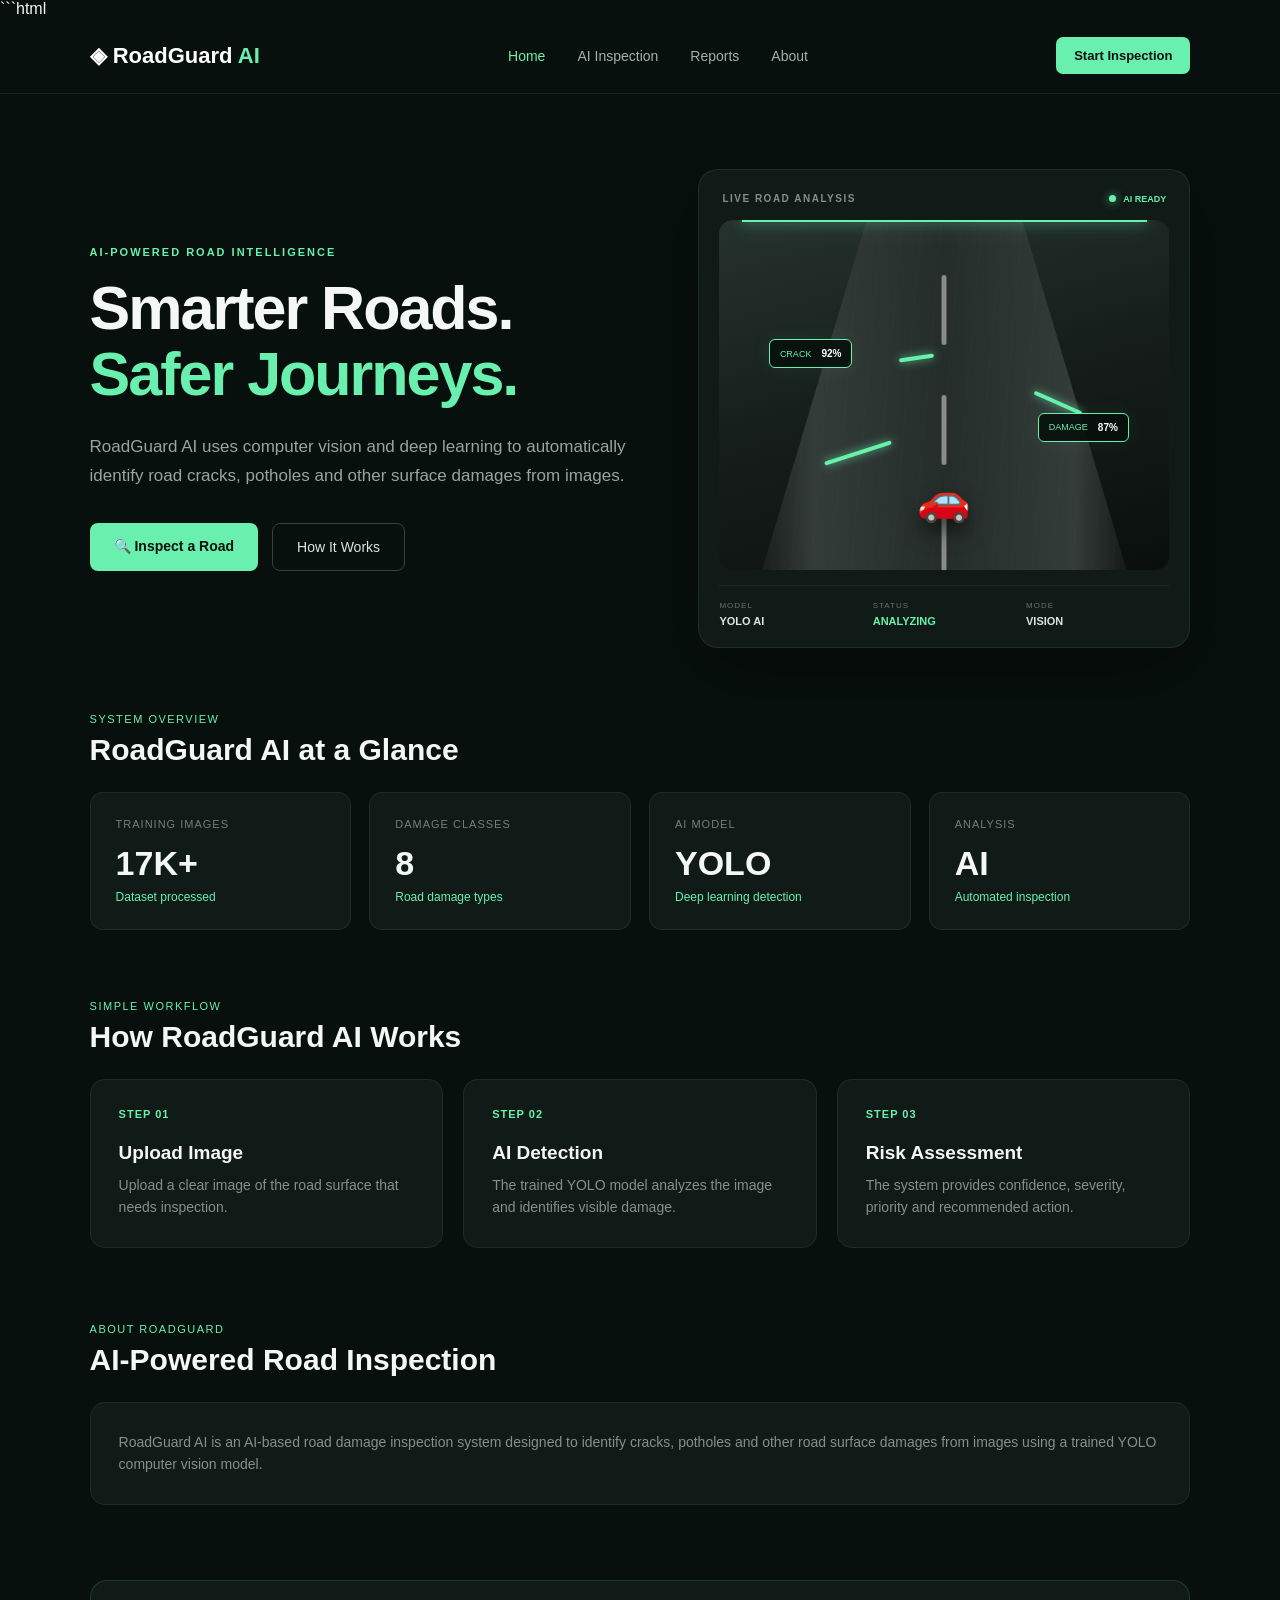
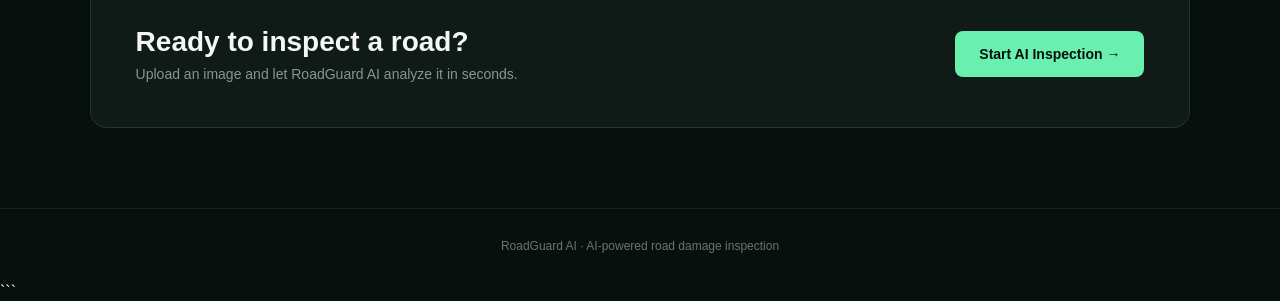
==== templates/index.html @ 2ac88d40 "Create index.html" ====
```html
<!DOCTYPE html>
<html lang="en">

<head>

    <meta charset="UTF-8">
    <meta name="viewport" content="width=device-width, initial-scale=1.0">

    <title>RoadGuard AI | Road Intelligence</title>

    <style>

        * {
            margin: 0;
            padding: 0;
            box-sizing: border-box;
        }

        body {
            font-family: Arial, Helvetica, sans-serif;
            background: #07100d;
            color: #f4f7f5;
            min-height: 100vh;
        }

        /* ================= NAVBAR ================= */

        nav {
            height: 76px;
            padding: 0 7%;

            display: flex;
            align-items: center;
            justify-content: space-between;

            background: #07100d;
            border-bottom: 1px solid rgba(255,255,255,0.08);

            position: sticky;
            top: 0;
            z-index: 100;
        }

        .logo {
            color: white;
            text-decoration: none;
            font-size: 22px;
            font-weight: 800;
        }

        .logo span {
            color: #69f0ae;
        }

        .nav-links {
            display: flex;
            gap: 32px;
        }

        .nav-links a {
            color: #a4b0aa;
            text-decoration: none;
            font-size: 14px;
            transition: 0.25s;
        }

        .nav-links a:hover,
        .nav-links a.active {
            color: #69f0ae;
        }

        .nav-button {
            background: #69f0ae;
            color: #07100d;

            padding: 11px 18px;
            border-radius: 7px;

            text-decoration: none;
            font-size: 13px;
            font-weight: 700;

            transition: 0.25s;
        }

        .nav-button:hover {
            transform: translateY(-2px);
            box-shadow: 0 8px 20px rgba(105,240,174,0.15);
        }


        /* ================= CONTAINER ================= */

        .container {
            width: 86%;
            max-width: 1250px;
            margin: auto;
        }


        /* ================= HERO ================= */

        .hero {
            min-height: 560px;

            display: grid;

            grid-template-columns: 1.05fr 0.95fr;

            gap: 65px;

            align-items: center;

            padding: 75px 0 65px;
        }

        .tag {
            color: #69f0ae;

            font-size: 11px;

            font-weight: 700;

            letter-spacing: 2px;

            margin-bottom: 18px;
        }

        .hero h1 {
            font-size: 61px;

            line-height: 1.08;

            letter-spacing: -2px;

            margin-bottom: 25px;
        }

        .hero h1 span {
            color: #69f0ae;
        }

        .hero p {
            color: #98a59f;

            font-size: 17px;

            line-height: 1.7;

            max-width: 620px;

            margin-bottom: 32px;
        }

        .hero-buttons {
            display: flex;
            gap: 14px;
        }

        .primary-btn {
            display: inline-block;

            padding: 15px 24px;

            background: #69f0ae;

            color: #07100d;

            border-radius: 8px;

            text-decoration: none;

            font-size: 14px;

            font-weight: 700;

            transition: 0.25s;
        }

        .primary-btn:hover {
            transform: translateY(-3px);

            box-shadow:
                0 10px 30px
                rgba(105,240,174,0.18);
        }

        .secondary-btn {
            display: inline-block;

            padding: 15px 24px;

            background: transparent;

            color: #dce5df;

            border: 1px solid #34433c;

            border-radius: 8px;

            text-decoration: none;

            font-size: 14px;

            transition: 0.25s;
        }

        .secondary-btn:hover {
            border-color: #69f0ae;
            color: #69f0ae;
        }


        /* ================= ROAD SCAN CARD ================= */

        .road-card {
            background: #101a16;

            border: 1px solid rgba(255,255,255,0.08);

            border-radius: 20px;

            padding: 20px;

            box-shadow:
                0 25px 70px
                rgba(0,0,0,0.3);

            overflow: hidden;
        }

        .road-card-header {
            display: flex;

            justify-content: space-between;

            align-items: center;

            padding: 3px 3px 16px;
        }

        .road-card-title {
            color: #829089;

            font-size: 10px;

            font-weight: 700;

            letter-spacing: 1.5px;
        }

        .live {
            display: flex;

            align-items: center;

            gap: 7px;

            color: #69f0ae;

            font-size: 9px;

            font-weight: 700;
        }

        .live-dot {
            width: 7px;
            height: 7px;

            background: #69f0ae;

            border-radius: 50%;

            box-shadow:
                0 0 10px
                rgba(105,240,174,0.8);
        }


        /* ================= ROAD VISUAL ================= */

        .road-view {
            height: 350px;

            position: relative;

            overflow: hidden;

            border-radius: 14px;

            background:
                linear-gradient(
                    165deg,
                    #26322e,
                    #161e1b 48%,
                    #090f0c
                );
        }

        .road-surface {
            position: absolute;

            width: 88%;
            height: 125%;

            left: 6%;
            top: -10%;

            background:
                linear-gradient(
                    90deg,
                    transparent 0%,
                    #343c39 17%,
                    #252d2a 50%,
                    #343c39 83%,
                    transparent 100%
                );

            clip-path:
                polygon(
                    33% 0,
                    67% 0,
                    100% 100%,
                    0 100%
                );
        }

        .road-surface::after {
            content: "";

            position: absolute;

            inset: 0;

            opacity: 0.25;

            background:
                repeating-linear-gradient(
                    95deg,
                    transparent,
                    transparent 17px,
                    rgba(255,255,255,0.04) 18px,
                    transparent 20px
                );
        }


        /* ================= ROAD MARKINGS ================= */

        .lane {
            position: absolute;

            width: 5px;

            height: 70px;

            left: 50%;

            transform: translateX(-50%);

            background:
                rgba(255,255,255,0.45);

            border-radius: 5px;
        }

        .lane.one {
            top: 55px;
        }

        .lane.two {
            top: 175px;
        }

        .lane.three {
            top: 295px;
        }


        /* ================= CAR ================= */

        .car {
            position: absolute;

            left: 50%;

            bottom: 45px;

            transform: translateX(-50%);

            font-size: 43px;

            filter:
                drop-shadow(
                    0 10px 10px
                    rgba(0,0,0,0.55)
                );

            z-index: 5;
        }


        /* ================= CRACKS ================= */

        .crack {
            position: absolute;

            height: 4px;

            background: #69f0ae;

            border-radius: 5px;

            box-shadow:
                0 0 9px
                rgba(105,240,174,0.8);

            z-index: 4;
        }

        .crack.one {
            width: 70px;

            left: 23%;

            bottom: 115px;

            transform: rotate(-18deg);
        }

        .crack.two {
            width: 52px;

            right: 19%;

            bottom: 165px;

            transform: rotate(24deg);
        }

        .crack.three {
            width: 35px;

            left: 40%;

            bottom: 210px;

            transform: rotate(-8deg);
        }


        /* ================= SCANNER ================= */

        .scanner {
            position: absolute;

            left: 5%;
            right: 5%;

            height: 2px;

            background: #69f0ae;

            box-shadow:
                0 0 12px #69f0ae,
                0 0 25px rgba(105,240,174,0.55);

            z-index: 8;

            animation:
                scan 3.2s
                infinite
                ease-in-out;
        }

        @keyframes scan {

            0% {
                top: 5%;
                opacity: 0.2;
            }

            50% {
                top: 91%;
                opacity: 1;
            }

            100% {
                top: 5%;
                opacity: 0.2;
            }
        }


        /* ================= AI BOXES ================= */

        .ai-box {
            position: absolute;

            z-index: 10;

            padding: 8px 10px;

            background:
                rgba(7,16,13,0.9);

            border:
                1px solid #69f0ae;

            border-radius: 6px;

            color: #69f0ae;

            font-size: 9px;

            display: flex;

            align-items: center;

            gap: 10px;

            box-shadow:
                0 0 20px
                rgba(105,240,174,0.08);
        }

        .ai-box strong {
            color: white;
            font-size: 10px;
        }

        .ai-box.one {
            left: 11%;
            top: 34%;
        }

        .ai-box.two {
            right: 9%;
            top: 55%;
        }


        /* ================= CARD FOOTER ================= */

        .road-info {
            display: grid;

            grid-template-columns:
                repeat(3, 1fr);

            gap: 10px;

            margin-top: 15px;

            padding-top: 15px;

            border-top:
                1px solid
                rgba(255,255,255,0.06);
        }

        .road-info div {
            display: flex;

            flex-direction: column;

            gap: 5px;
        }

        .road-info small {
            color: #65736b;

            font-size: 8px;

            letter-spacing: 1px;
        }

        .road-info strong {
            color: #dce5df;

            font-size: 11px;
        }

        .road-info .green {
            color: #69f0ae;
        }


        /* ================= STATS ================= */

        .section-title {
            margin-bottom: 25px;
        }

        .section-title span {
            color: #69f0ae;

            font-size: 11px;

            letter-spacing: 1.5px;
        }

        .section-title h2 {
            font-size: 30px;

            margin-top: 8px;
        }

        .stats {
            display: grid;

            grid-template-columns:
                repeat(4,1fr);

            gap: 18px;

            margin-bottom: 70px;
        }

        .stat-card {
            background: #101a16;

            border:
                1px solid
                rgba(255,255,255,0.07);

            border-radius: 13px;

            padding: 25px;

            transition: 0.25s;
        }

        .stat-card:hover {
            transform: translateY(-4px);

            border-color:
                rgba(105,240,174,0.25);
        }

        .stat-label {
            color: #718079;

            font-size: 11px;

            text-transform: uppercase;

            letter-spacing: 1px;

            margin-bottom: 14px;
        }

        .stat-number {
            font-size: 34px;

            font-weight: 800;

            margin-bottom: 7px;
        }

        .stat-info {
            color: #69f0ae;

            font-size: 12px;
        }


        /* ================= WORKFLOW ================= */

        .how-section {
            padding-bottom: 75px;
        }

        .steps {
            display: grid;

            grid-template-columns:
                repeat(3,1fr);

            gap: 20px;
        }

        .step {
            background: #101a16;

            border:
                1px solid
                rgba(255,255,255,0.07);

            border-radius: 15px;

            padding: 28px;
        }

        .step-number {
            color: #69f0ae;

            font-size: 11px;

            font-weight: 700;

            letter-spacing: 1px;

            margin-bottom: 22px;
        }

        .step h3 {
            font-size: 19px;

            margin-bottom: 10px;
        }

        .step p {
            color: #84918b;

            font-size: 14px;

            line-height: 1.6;
        }


        /* ================= CTA ================= */

        .cta {
            margin-bottom: 80px;

            padding: 45px;

            border-radius: 17px;

            background: #101a16;

            border:
                1px solid
                rgba(105,240,174,0.15);

            display: flex;

            justify-content: space-between;

            align-items: center;

            gap: 30px;
        }

        .cta h2 {
            font-size: 28px;

            margin-bottom: 8px;
        }

        .cta p {
            color: #89968f;

            font-size: 14px;
        }


        /* ================= FOOTER ================= */

        footer {
            border-top:
                1px solid
                rgba(255,255,255,0.07);

            padding: 30px;

            text-align: center;

            color: #68756e;

            font-size: 12px;
        }


        /* ================= RESPONSIVE ================= */

        @media (max-width: 950px) {

            .nav-links {
                display: none;
            }

            .hero {
                grid-template-columns: 1fr;
                gap: 40px;
            }

            .hero h1 {
                font-size: 50px;
            }

            .stats {
                grid-template-columns: 1fr 1fr;
            }

            .steps {
                grid-template-columns: 1fr;
            }
        }


        @media (max-width: 550px) {

            .container {
                width: 92%;
            }

            nav {
                padding: 0 5%;
            }

            .nav-button {
                display: none;
            }

            .hero {
                padding: 50px 0;
            }

            .hero h1 {
                font-size: 40px;
            }

            .hero-buttons {
                flex-direction: column;
            }

            .primary-btn,
            .secondary-btn {
                text-align: center;
            }

            .stats {
                grid-template-columns: 1fr;
            }

            .road-view {
                height: 300px;
            }

            .cta {
                padding: 30px;

                flex-direction: column;

                align-items: flex-start;
            }
        }

    </style>

</head>


<body>


<!-- ================= NAVBAR ================= -->

<nav>

    <a href="/" class="logo">
        ◈ RoadGuard <span>AI</span>
    </a>


    <div class="nav-links">

        <a href="/" class="active">
            Home
        </a>

        <a href="/detect">
            AI Inspection
        </a>

        <!-- FIXED: Reports now opens actual reports page -->
        <a href="/reports">
            Reports
        </a>

        <a href="#about">
            About
        </a>

    </div>


    <a href="/detect" class="nav-button">
        Start Inspection
    </a>

</nav>



<!-- ================= MAIN ================= -->

<main class="container">


    <!-- ================= HERO ================= -->

    <section class="hero">


        <div>

            <div class="tag">
                AI-POWERED ROAD INTELLIGENCE
            </div>


            <h1>
                Smarter Roads.<br>

                <span>
                    Safer Journeys.
                </span>
            </h1>


            <p>
                RoadGuard AI uses computer vision
                and deep learning to automatically
                identify road cracks, potholes and
                other surface damages from images.
            </p>


            <div class="hero-buttons">

                <a
                    href="/detect"
                    class="primary-btn"
                >
                    🔍 Inspect a Road
                </a>


                <a
                    href="#how"
                    class="secondary-btn"
                >
                    How It Works
                </a>

            </div>

        </div>



        <!-- ================= ROAD SCAN CARD ================= -->

        <div class="road-card">


            <div class="road-card-header">

                <div class="road-card-title">
                    LIVE ROAD ANALYSIS
                </div>


                <div class="live">

                    <span class="live-dot"></span>

                    AI READY

                </div>

            </div>



            <div class="road-view">


                <div class="road-surface"></div>


                <div class="lane one"></div>

                <div class="lane two"></div>

                <div class="lane three"></div>


                <div class="crack one"></div>

                <div class="crack two"></div>

                <div class="crack three"></div>


                <div class="car">
                    🚗
                </div>


                <div class="scanner"></div>


                <div class="ai-box one">

                    <span>
                        CRACK
                    </span>

                    <strong>
                        92%
                    </strong>

                </div>


                <div class="ai-box two">

                    <span>
                        DAMAGE
                    </span>

                    <strong>
                        87%
                    </strong>

                </div>


            </div>



            <div class="road-info">


                <div>

                    <small>
                        MODEL
                    </small>

                    <strong>
                        YOLO AI
                    </strong>

                </div>


                <div>

                    <small>
                        STATUS
                    </small>

                    <strong class="green">
                        ANALYZING
                    </strong>

                </div>


                <div>

                    <small>
                        MODE
                    </small>

                    <strong>
                        VISION
                    </strong>

                </div>


            </div>


        </div>

    </section>



    <!-- ================= STATS ================= -->

    <section>


        <div class="section-title">

            <span>
                SYSTEM OVERVIEW
            </span>

            <h2>
                RoadGuard AI at a Glance
            </h2>

        </div>


        <div class="stats">


            <div class="stat-card">

                <div class="stat-label">
                    Training Images
                </div>

                <div class="stat-number">
                    17K+
                </div>

                <div class="stat-info">
                    Dataset processed
                </div>

            </div>


            <div class="stat-card">

                <div class="stat-label">
                    Damage Classes
                </div>

                <div class="stat-number">
                    8
                </div>

                <div class="stat-info">
                    Road damage types
                </div>

            </div>


            <div class="stat-card">

                <div class="stat-label">
                    AI Model
                </div>

                <div class="stat-number">
                    YOLO
                </div>

                <div class="stat-info">
                    Deep learning detection
                </div>

            </div>


            <div class="stat-card">

                <div class="stat-label">
                    Analysis
                </div>

                <div class="stat-number">
                    AI
                </div>

                <div class="stat-info">
                    Automated inspection
                </div>

            </div>


        </div>

    </section>



    <!-- ================= HOW IT WORKS ================= -->

    <section
        class="how-section"
        id="how"
    >


        <div class="section-title">

            <span>
                SIMPLE WORKFLOW
            </span>

            <h2>
                How RoadGuard AI Works
            </h2>

        </div>


        <div class="steps">


            <div class="step">

                <div class="step-number">
                    STEP 01
                </div>

                <h3>
                    Upload Image
                </h3>

                <p>
                    Upload a clear image of the road
                    surface that needs inspection.
                </p>

            </div>


            <div class="step">

                <div class="step-number">
                    STEP 02
                </div>

                <h3>
                    AI Detection
                </h3>

                <p>
                    The trained YOLO model analyzes
                    the image and identifies visible damage.
                </p>

            </div>


            <div class="step">

                <div class="step-number">
                    STEP 03
                </div>

                <h3>
                    Risk Assessment
                </h3>

                <p>
                    The system provides confidence,
                    severity, priority and recommended action.
                </p>

            </div>


        </div>

    </section>



    <!-- ================= ABOUT ================= -->

    <section
        id="about"
        class="how-section"
    >

        <div class="section-title">

            <span>
                ABOUT ROADGUARD
            </span>

            <h2>
                AI-Powered Road Inspection
            </h2>

        </div>

        <div class="step">

            <p>
                RoadGuard AI is an AI-based road damage
                inspection system designed to identify
                cracks, potholes and other road surface
                damages from images using a trained YOLO
                computer vision model.
            </p>

        </div>

    </section>



    <!-- ================= CTA ================= -->

    <section class="cta">


        <div>

            <h2>
                Ready to inspect a road?
            </h2>

            <p>
                Upload an image and let RoadGuard AI
                analyze it in seconds.
            </p>

        </div>


        <a
            href="/detect"
            class="primary-btn"
        >
            Start AI Inspection →
        </a>


    </section>


</main>



<!-- ================= FOOTER ================= -->

<footer>

    RoadGuard AI · AI-powered road damage inspection

</footer>


</body>

</html>
```
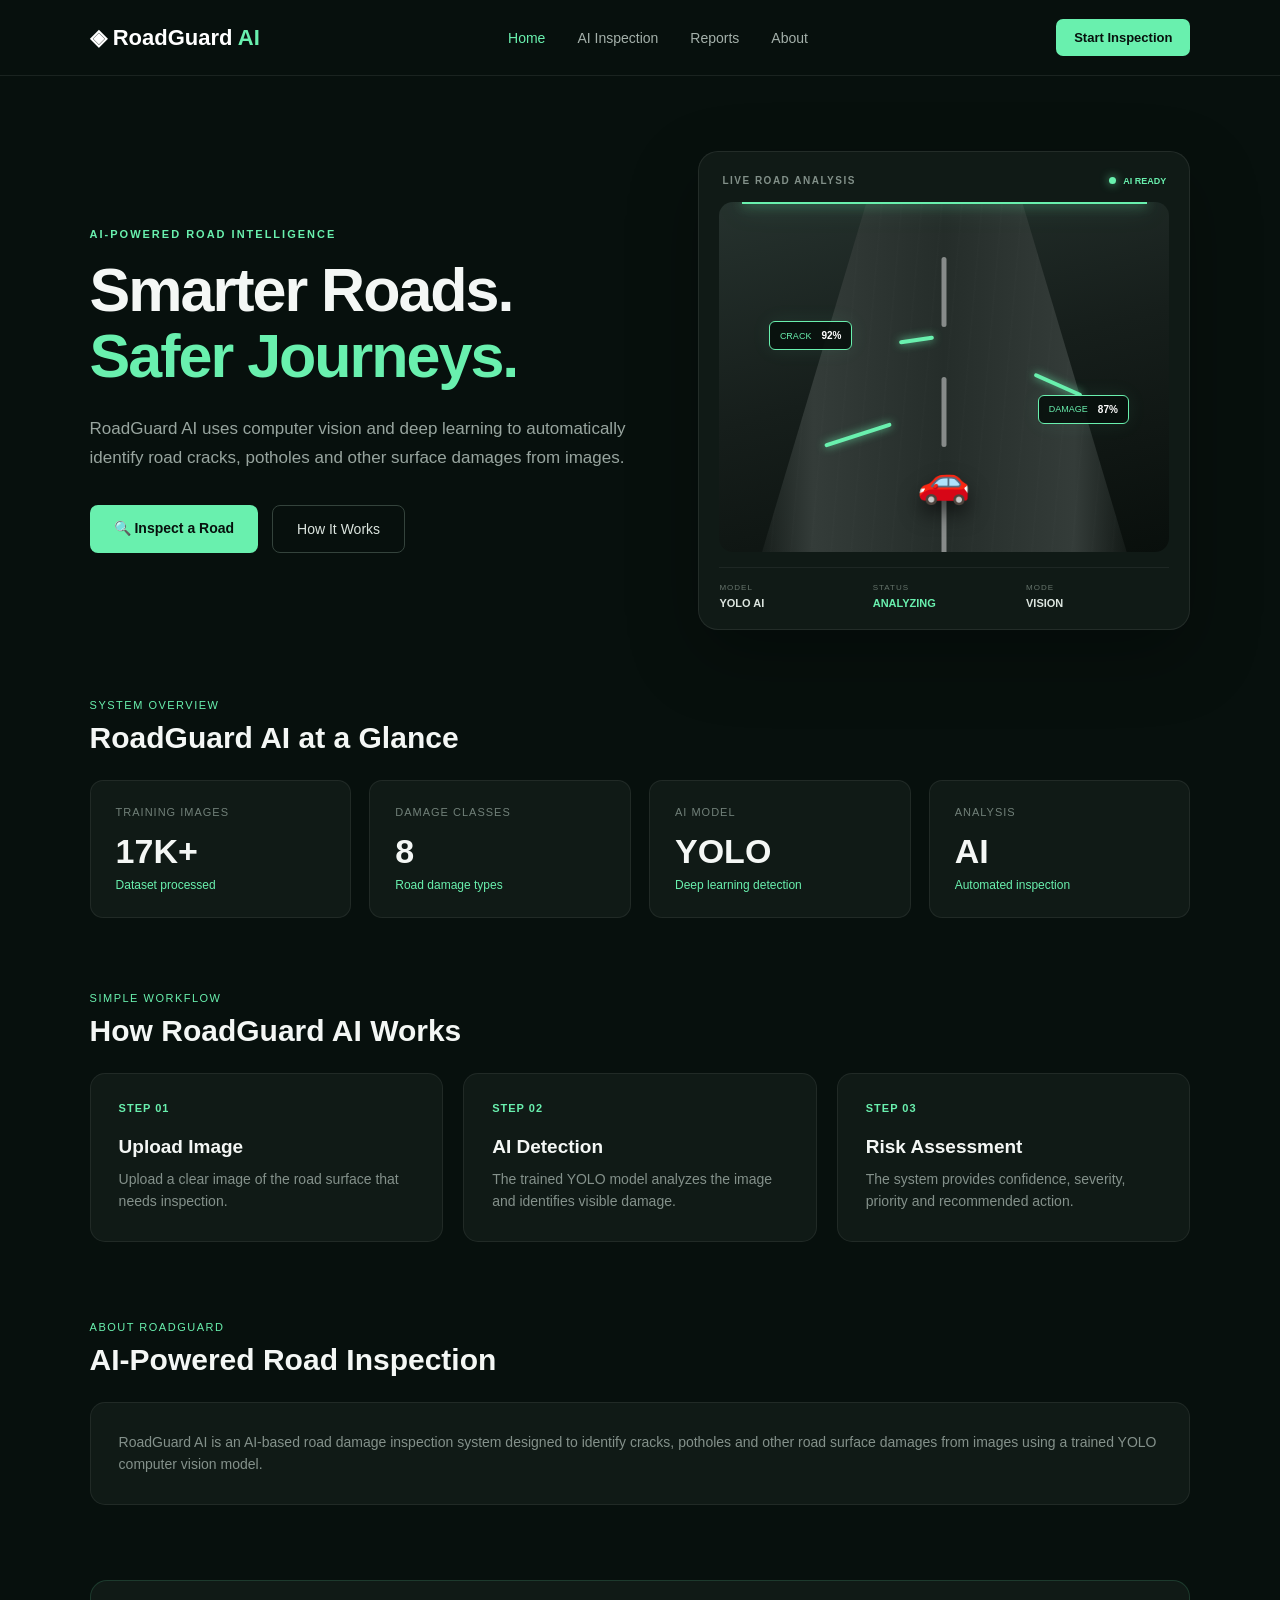
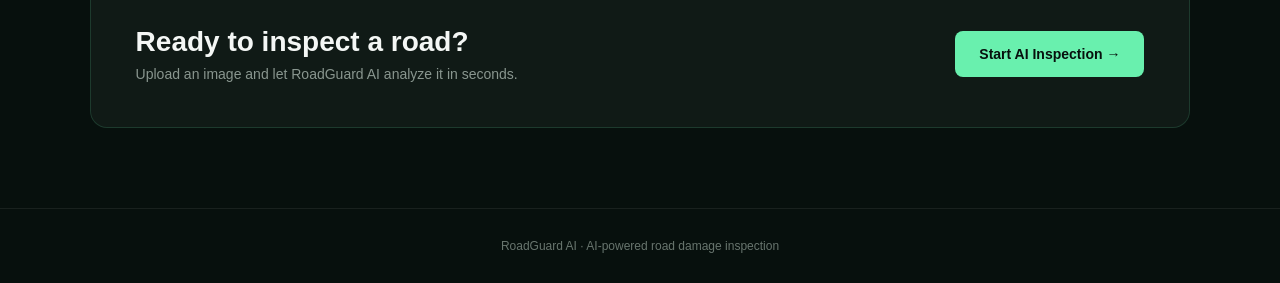
==== commit 45e8b1c4: "Update index.html" ====
--- a/templates/index.html
+++ b/templates/index.html
@@ -1,4 +1,3 @@
-```html
 <!DOCTYPE html>
 <html lang="en">
 
@@ -1346,4 +1345,3 @@
 </body>
 
 </html>
-```
